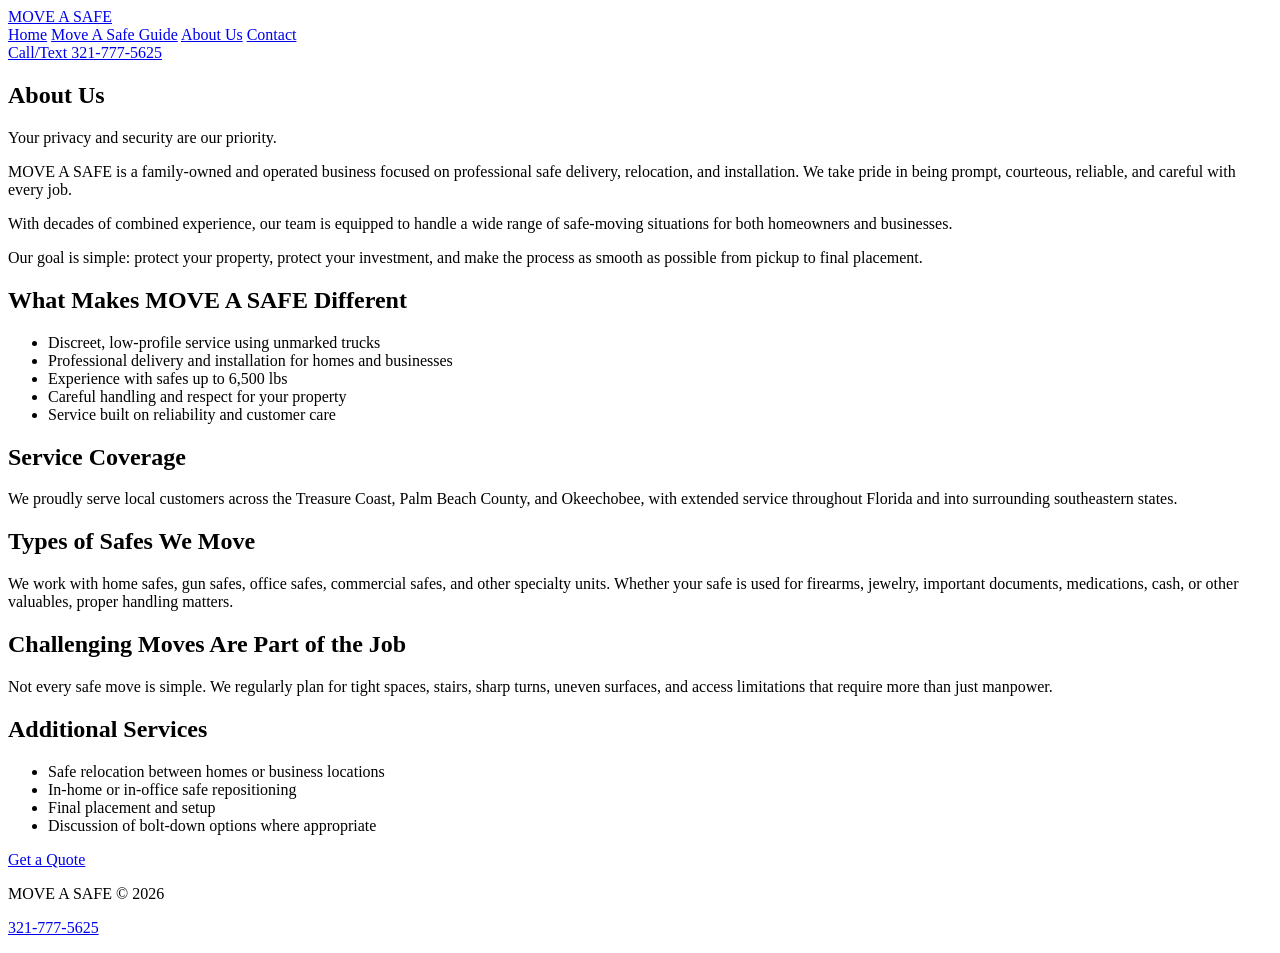
==== about-us.html @ 87649b11 "Create about-us.html" ====
<!DOCTYPE html>
<html lang="en">
<head>
  <meta charset="UTF-8" />
  <meta name="viewport" content="width=device-width, initial-scale=1.0" />
  <title>About Us | MOVE A SAFE</title>
  <meta name="description" content="Learn about MOVE A SAFE, a family-owned safe moving company serving Florida and the Southeast with discreet white-glove delivery and installation." />
  <link rel="canonical" href="https://globalconceptsmediallc-oss.github.io/moveasafe-dev/about-us.html" />
  <link rel="stylesheet" href="css/style.css" />
</head>
<body>
  <header class="site-header">
    <div class="container topbar">
      <a class="logo" href="index.html">MOVE A SAFE</a>

      <nav class="main-nav">
        <a href="index.html">Home</a>
        <a href="move-a-safe-guide.html">Move A Safe Guide</a>
        <a href="about-us.html" class="active">About Us</a>
        <a href="contact.html">Contact</a>
      </nav>

      <a class="header-phone" href="tel:3217775625">Call/Text 321-777-5625</a>
    </div>
  </header>

  <main>
    <section class="page-hero">
      <div class="container narrow">
        <h1>About Us</h1>
        <p class="subhead">Your privacy and security are our priority.</p>
      </div>
    </section>

    <section class="section">
      <div class="container narrow">
        <p>
          MOVE A SAFE is a family-owned and operated business focused on professional safe delivery,
          relocation, and installation. We take pride in being prompt, courteous, reliable, and careful
          with every job.
        </p>
        <p>
          With decades of combined experience, our team is equipped to handle a wide range of safe-moving
          situations for both homeowners and businesses.
        </p>
        <p>
          Our goal is simple: protect your property, protect your investment, and make the process as smooth
          as possible from pickup to final placement.
        </p>

        <h2>What Makes MOVE A SAFE Different</h2>
        <ul class="checklist">
          <li>Discreet, low-profile service using unmarked trucks</li>
          <li>Professional delivery and installation for homes and businesses</li>
          <li>Experience with safes up to 6,500 lbs</li>
          <li>Careful handling and respect for your property</li>
          <li>Service built on reliability and customer care</li>
        </ul>

        <h2>Service Coverage</h2>
        <p>
          We proudly serve local customers across the Treasure Coast, Palm Beach County, and Okeechobee,
          with extended service throughout Florida and into surrounding southeastern states.
        </p>

        <h2>Types of Safes We Move</h2>
        <p>
          We work with home safes, gun safes, office safes, commercial safes, and other specialty units.
          Whether your safe is used for firearms, jewelry, important documents, medications, cash, or other
          valuables, proper handling matters.
        </p>

        <h2>Challenging Moves Are Part of the Job</h2>
        <p>
          Not every safe move is simple. We regularly plan for tight spaces, stairs, sharp turns, uneven
          surfaces, and access limitations that require more than just manpower.
        </p>

        <h2>Additional Services</h2>
        <ul class="checklist">
          <li>Safe relocation between homes or business locations</li>
          <li>In-home or in-office safe repositioning</li>
          <li>Final placement and setup</li>
          <li>Discussion of bolt-down options where appropriate</li>
        </ul>

        <div class="center-cta">
          <a class="btn btn-primary" href="contact.html">Get a Quote</a>
        </div>
      </div>
    </section>
  </main>

  <footer class="site-footer">
    <div class="container footer-inner">
      <p>MOVE A SAFE © 2026</p>
      <p><a href="tel:3217775625">321-777-5625</a></p>
    </div>
  </footer>
</body>
</html>
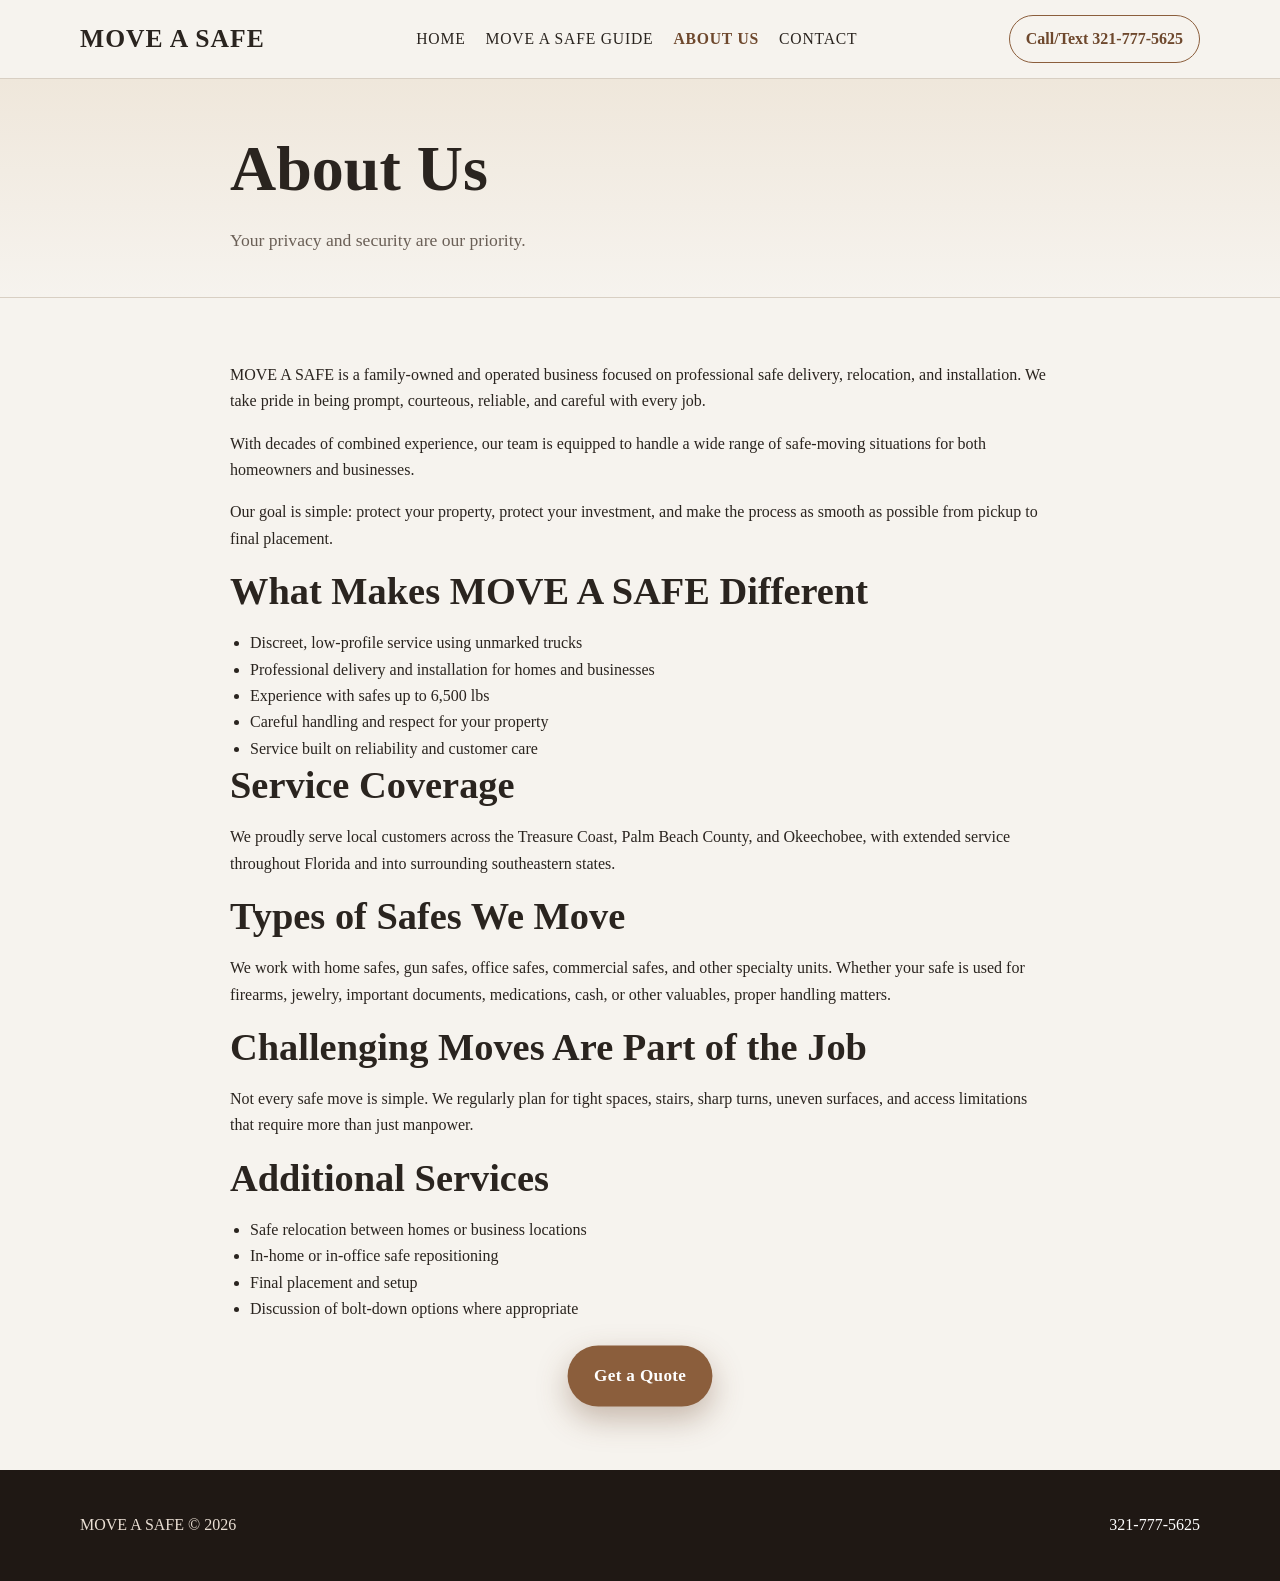
==== commit 518ec95b: "Update about-us.html" ====
--- a/about-us.html
+++ b/about-us.html
@@ -3,10 +3,15 @@
 <head>
   <meta charset="UTF-8" />
   <meta name="viewport" content="width=device-width, initial-scale=1.0" />
+
   <title>About Us | MOVE A SAFE</title>
   <meta name="description" content="Learn about MOVE A SAFE, a family-owned safe moving company serving Florida and the Southeast with discreet white-glove delivery and installation." />
-  <link rel="canonical" href="https://globalconceptsmediallc-oss.github.io/moveasafe-dev/about-us.html" />
-  <link rel="stylesheet" href="css/style.css" />
+
+  <!-- SEO Canonical Control (Dynamic) -->
+  <script src="/js/seo-canonical.js"></script>
+
+  <!-- Styles -->
+  <link rel="stylesheet" href="/css/style.css" />
 </head>
 <body>
   <header class="site-header">
--- a/css/style.css
+++ b/css/style.css
@@ -0,0 +1,659 @@
+:root{
+  --bg:#f6f3ee;
+  --surface:#ffffff;
+  --surface-alt:#efe6da;
+  --text:#2a241f;
+  --muted:#6a5f56;
+  --line:#d8cfc3;
+  --accent:#8b5e3c;
+  --accent-dark:#6e482d;
+  --max:1120px;
+  --radius:18px;
+  --shadow:0 10px 28px rgba(0,0,0,.08);
+}
+
+*{
+  box-sizing:border-box;
+}
+
+html{
+  scroll-behavior:smooth;
+}
+
+body{
+  margin:0;
+  font-family:Georgia, "Times New Roman", serif;
+  color:var(--text);
+  background:var(--bg);
+  line-height:1.65;
+}
+
+a{
+  color:var(--accent-dark);
+  text-decoration:none;
+}
+
+a:hover{
+  text-decoration:underline;
+}
+
+img{
+  max-width:100%;
+  display:block;
+}
+
+.container{
+  width:min(100% - 32px, var(--max));
+  margin:0 auto;
+}
+
+.narrow{
+  max-width:820px;
+}
+
+/* ===== HEADER ===== */
+
+.site-header{
+  position:sticky;
+  top:0;
+  z-index:50;
+  background:rgba(246,243,238,.96);
+  backdrop-filter:blur(8px);
+  border-bottom:1px solid var(--line);
+}
+
+.topbar{
+  min-height:78px;
+  display:grid;
+  grid-template-columns:auto 1fr auto;
+  gap:24px;
+  align-items:center;
+}
+
+.logo{
+  font-size:1.6rem;
+  font-weight:700;
+  letter-spacing:.04em;
+  color:var(--text);
+}
+
+.main-nav{
+  display:flex;
+  justify-content:center;
+  gap:20px;
+  flex-wrap:wrap;
+}
+
+.main-nav a{
+  font-size:.98rem;
+  text-transform:uppercase;
+  letter-spacing:.05em;
+  color:var(--text);
+}
+
+.main-nav a.active{
+  color:var(--accent-dark);
+  font-weight:700;
+}
+
+.header-phone{
+  display:inline-block;
+  padding:10px 16px;
+  border:1px solid var(--accent);
+  border-radius:999px;
+  font-weight:700;
+  transition:all .2s ease;
+}
+
+.header-phone:hover{
+  background:#f3ece3;
+  text-decoration:none;
+}
+
+/* ===== TYPOGRAPHY ===== */
+
+h1,h2,h3{
+  margin-top:0;
+  line-height:1.2;
+}
+
+h1{
+  font-size:clamp(2.4rem, 5vw, 4.4rem);
+  margin-bottom:18px;
+}
+
+h2{
+  font-size:clamp(1.65rem, 3vw, 2.4rem);
+  margin-bottom:16px;
+}
+
+h3{
+  font-size:1.2rem;
+  margin-bottom:12px;
+}
+
+.eyebrow{
+  margin:0 0 10px;
+  text-transform:uppercase;
+  letter-spacing:.1em;
+  font-size:.82rem;
+  color:var(--muted);
+}
+
+.subhead{
+  font-size:1.1rem;
+  color:var(--muted);
+  margin-bottom:14px;
+}
+
+.subhead.strong{
+  color:var(--text);
+  font-weight:700;
+}
+
+/* ===== HERO ===== */
+
+.hero{
+  position:relative;
+  overflow:hidden;
+  padding:76px 0 68px;
+  background:
+    linear-gradient(
+      90deg,
+      rgba(0,0,0,.58) 0%,
+      rgba(0,0,0,.48) 35%,
+      rgba(0,0,0,.22) 65%,
+      rgba(0,0,0,.08) 100%
+    ),
+    url('../images/safe-moving.jpg') center/cover no-repeat;
+}
+
+.hero-grid{
+  display:grid;
+  grid-template-columns:1.3fr .7fr;
+  gap:34px;
+  align-items:start;
+}
+
+.hero-copy{
+  min-width:0;
+  max-width:700px;
+  color:#fff;
+  padding-top:6px;
+}
+
+.hero .eyebrow{
+  margin:0 0 14px;
+  color:rgba(255,255,255,.82);
+}
+
+.hero h1{
+  font-size:clamp(3rem, 6vw, 5rem);
+  line-height:1.01;
+  font-weight:700;
+  letter-spacing:-.03em;
+  margin:0 0 16px;
+  color:#fff;
+  max-width:760px;
+  text-wrap:balance;
+}
+
+.hero h1 span{
+  display:block;
+  font-size:clamp(1.12rem, 2vw, 1.55rem);
+  line-height:1.28;
+  font-weight:600;
+  letter-spacing:0;
+  color:rgba(255,255,255,.86);
+  margin-top:14px;
+}
+
+.hero .subhead{
+  font-size:1.14rem;
+  line-height:1.68;
+  color:rgba(255,255,255,.87);
+  max-width:620px;
+  margin-bottom:16px;
+}
+
+.hero .subhead.strong{
+  color:#fff;
+  font-weight:700;
+  margin-bottom:0;
+}
+
+/* ===== CARDS ===== */
+
+.hero-card,
+.card,
+.contact-box,
+.callout,
+.final-cta{
+  background:var(--surface);
+  border:1px solid var(--line);
+  border-radius:var(--radius);
+  box-shadow:var(--shadow);
+}
+
+.hero-card{
+  padding:28px 28px 26px;
+  background:rgba(255,255,255,.95);
+  border:1px solid rgba(216,207,195,.95);
+}
+
+.hero-card h2,
+.hero-card h3{
+  margin-bottom:14px;
+  line-height:1.08;
+}
+
+.hero-card ul,
+.checklist{
+  margin:0;
+  padding-left:20px;
+}
+
+.hero-card li{
+  margin:0 0 8px;
+}
+
+.hero-card li:last-child{
+  margin-bottom:0;
+}
+
+.card{
+  padding:24px;
+}
+
+.callout{
+  padding:20px 22px;
+  margin-bottom:28px;
+}
+
+.contact-box{
+  padding:24px;
+}
+
+.contact-box.large{
+  min-height:220px;
+}
+
+/* ===== CTA ===== */
+
+.cta-row,
+.center-cta{
+  margin-top:24px;
+}
+
+.cta-row{
+  display:flex;
+  flex-wrap:wrap;
+  gap:16px;
+  align-items:center;
+}
+
+.center-cta{
+  text-align:center;
+}
+
+.btn{
+  display:inline-block;
+  padding:14px 22px;
+  border-radius:999px;
+  font-weight:700;
+  letter-spacing:.02em;
+  transition:all .2s ease;
+}
+
+.btn-primary{
+  background:var(--accent);
+  color:#fff;
+  padding:16px 26px;
+  font-size:1.05rem;
+  box-shadow:0 12px 30px rgba(110,72,45,.35);
+  transform:scale(1.02);
+}
+
+.btn-primary:hover{
+  background:var(--accent-dark);
+  text-decoration:none;
+  transform:scale(1.04);
+}
+
+.btn-secondary{
+  background:rgba(255,255,255,.88);
+  border:1px solid rgba(255,255,255,.92);
+  color:var(--text);
+  padding:13px 20px;
+  font-size:.96rem;
+  opacity:.94;
+}
+
+.btn-secondary:hover{
+  text-decoration:none;
+  background:#fff;
+  transform:translateY(-1px);
+  opacity:1;
+}
+
+/* ===== TRUST BAR ===== */
+
+.trust-bar{
+  background:#e9dfd2;
+  border-top:1px solid rgba(216,207,195,.9);
+  border-bottom:1px solid rgba(216,207,195,.9);
+  padding:18px 0;
+}
+
+.trust-bar-grid{
+  display:grid;
+  grid-template-columns:repeat(4,1fr);
+  gap:14px;
+}
+
+.trust-pill{
+  background:rgba(255,255,255,.75);
+  border:1px solid rgba(139,94,60,.16);
+  border-radius:999px;
+  padding:12px 16px;
+  text-align:center;
+  font-weight:700;
+  font-size:.95rem;
+  color:var(--text);
+  box-shadow:0 4px 14px rgba(0,0,0,.04);
+}
+
+/* ===== SECTIONS ===== */
+
+.section{
+  padding:64px 0;
+}
+
+.alt{
+  background:#eee6db;
+}
+
+.page-hero{
+  padding:52px 0 26px;
+  background:linear-gradient(180deg, #efe7db 0%, #f6f3ee 100%);
+  border-bottom:1px solid var(--line);
+}
+
+.two-col{
+  display:grid;
+  grid-template-columns:1fr 1fr;
+  gap:24px;
+}
+
+.three-col{
+  display:grid;
+  grid-template-columns:repeat(3,1fr);
+  gap:24px;
+}
+
+.second-row{
+  margin-top:24px;
+}
+
+.contact-grid{
+  display:grid;
+  grid-template-columns:repeat(3,1fr);
+  gap:24px;
+}
+
+.service-area p,
+.narrow p{
+  margin:0 0 16px;
+}
+
+/* ===== FINAL CTA ===== */
+
+.final-cta-section{
+  padding-top:56px;
+  padding-bottom:56px;
+}
+
+.final-cta{
+  display:grid;
+  grid-template-columns:1.2fr .8fr;
+  gap:28px;
+  align-items:center;
+  background:linear-gradient(180deg, #f3eadf 0%, #efe4d6 100%);
+  border-radius:24px;
+  padding:34px;
+}
+
+.final-cta-copy h2{
+  margin-bottom:12px;
+}
+
+.final-cta-copy .eyebrow{
+  margin-bottom:10px;
+}
+
+.final-cta-copy .subhead{
+  margin-bottom:0;
+  color:var(--muted);
+}
+
+.final-cta-actions{
+  display:flex;
+  flex-wrap:wrap;
+  justify-content:flex-end;
+  gap:14px;
+}
+
+.final-cta-actions .btn-primary{
+  min-width:160px;
+  text-align:center;
+}
+
+.final-cta-actions .btn-secondary{
+  min-width:170px;
+  text-align:center;
+}
+
+/* ===== STRIPS / FOOTER ===== */
+
+.contact-strip{
+  background:#2d241f;
+  color:#f7efe7;
+}
+
+.contact-strip a{
+  color:#fff;
+}
+
+.footer-inner{
+  display:flex;
+  justify-content:space-between;
+  gap:20px;
+  align-items:center;
+  padding:26px 0;
+}
+
+.site-footer{
+  background:#1f1814;
+  color:#eadfd4;
+}
+
+.site-footer a{
+  color:#fff;
+}
+
+.top-gap{
+  margin-top:28px;
+}
+
+/* ===== RESPONSIVE ===== */
+
+@media (max-width: 980px){
+  .topbar,
+  .hero-grid,
+  .two-col,
+  .three-col,
+  .contact-grid{
+    grid-template-columns:1fr;
+  }
+
+  .topbar{
+    padding:14px 0;
+  }
+
+  .main-nav{
+    justify-content:flex-start;
+  }
+
+  .header-phone{
+    width:max-content;
+  }
+
+  .hero{
+    padding:58px 0 50px;
+    background:
+      linear-gradient(
+        180deg,
+        rgba(0,0,0,.62) 0%,
+        rgba(0,0,0,.52) 40%,
+        rgba(0,0,0,.28) 100%
+      ),
+      url('../images/safe-moving.jpg') center/cover no-repeat;
+  }
+
+  .hero-copy{
+    max-width:none;
+    padding-top:0;
+  }
+
+  .hero h1{
+    font-size:clamp(2.5rem, 8vw, 3.7rem);
+  }
+
+  .hero h1 span{
+    font-size:1.06rem;
+    margin-top:12px;
+  }
+
+  .hero .subhead{
+    font-size:1.05rem;
+  }
+
+  .hero-card{
+    padding:24px;
+  }
+
+  .trust-bar-grid{
+    grid-template-columns:repeat(2,1fr);
+  }
+
+  .final-cta{
+    grid-template-columns:1fr;
+    padding:28px;
+  }
+
+  .final-cta-actions{
+    justify-content:flex-start;
+  }
+
+  .cta-row{
+    gap:12px;
+  }
+
+  .btn-primary{
+    padding:15px 22px;
+    font-size:1rem;
+    transform:none;
+  }
+
+  .btn-primary:hover{
+    transform:none;
+  }
+
+  .btn-secondary{
+    padding:12px 18px;
+    font-size:.94rem;
+  }
+
+  .footer-inner{
+    flex-direction:column;
+    align-items:flex-start;
+  }
+}
+
+@media (max-width: 640px){
+  .container{
+    width:min(100% - 22px, var(--max));
+  }
+
+  .topbar{
+    gap:14px;
+  }
+
+  .logo{
+    font-size:1.35rem;
+  }
+
+  .main-nav{
+    gap:12px;
+  }
+
+  .main-nav a{
+    font-size:.88rem;
+  }
+
+  .hero{
+    padding:48px 0 42px;
+  }
+
+  .hero-card{
+    padding:20px;
+  }
+
+  .cta-row{
+    flex-direction:column;
+    align-items:stretch;
+  }
+
+  .cta-row .btn{
+    width:100%;
+    text-align:center;
+  }
+
+  .trust-bar{
+    padding:14px 0;
+  }
+
+  .trust-bar-grid{
+    grid-template-columns:1fr;
+    gap:10px;
+  }
+
+  .trust-pill{
+    font-size:.92rem;
+    padding:11px 14px;
+  }
+
+  .final-cta{
+    padding:22px;
+    border-radius:20px;
+  }
+
+  .final-cta-actions{
+    flex-direction:column;
+    align-items:stretch;
+  }
+
+  .final-cta-actions .btn{
+    width:100%;
+  }
+
+  .section{
+    padding:52px 0;
+  }
+
+  .card,
+  .contact-box,
+  .callout{
+    padding:20px;
+  }
+}
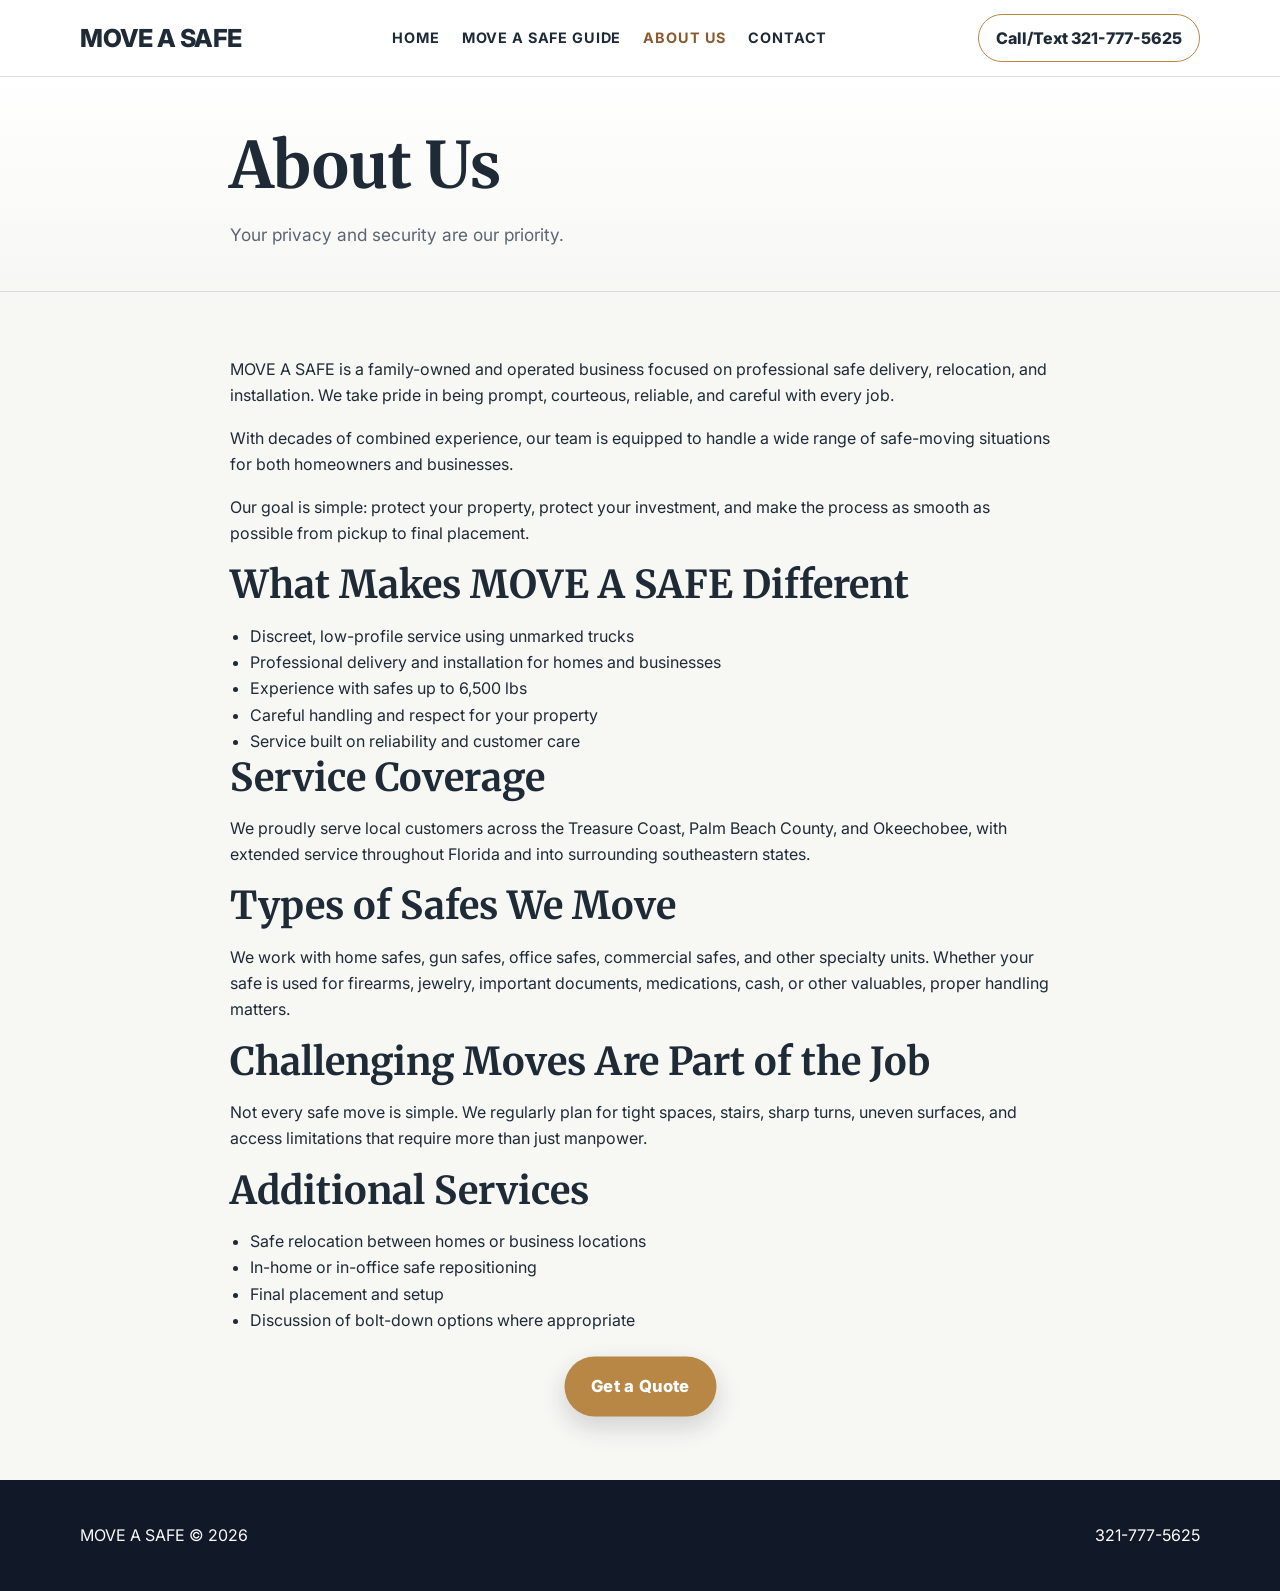
==== commit 1c269eb8: "Update about-us.html" ====
--- a/about-us.html
+++ b/about-us.html
@@ -7,11 +7,25 @@
   <title>About Us | MOVE A SAFE</title>
   <meta name="description" content="Learn about MOVE A SAFE, a family-owned safe moving company serving Florida and the Southeast with discreet white-glove delivery and installation." />
 
-  <!-- SEO Canonical Control (Dynamic) -->
-  <script src="/js/seo-canonical.js"></script>
+  <!-- Google tag (gtag.js) -->
+  <script async src="https://www.googletagmanager.com/gtag/js?id=G-68W2QB0THF"></script>
+  <script>
+    window.dataLayer = window.dataLayer || [];
+    function gtag(){dataLayer.push(arguments);}
+    gtag('js', new Date());
+    gtag('config', 'G-68W2QB0THF');
+  </script>
+
+  <!-- SEO Canonical Control -->
+  <script src="js/seo-canonical.js"></script>
+
+  <!-- Fonts -->
+  <link rel="preconnect" href="https://fonts.googleapis.com">
+  <link rel="preconnect" href="https://fonts.gstatic.com" crossorigin>
+  <link href="https://fonts.googleapis.com/css2?family=Inter:wght@400;500;600;700;800&family=Merriweather:wght@700;900&display=swap" rel="stylesheet">
 
   <!-- Styles -->
-  <link rel="stylesheet" href="/css/style.css" />
+  <link rel="stylesheet" href="css/style.css" />
 </head>
 <body>
   <header class="site-header">
--- a/css/style.css
+++ b/css/style.css
@@ -1,15 +1,17 @@
 :root{
-  --bg:#f6f3ee;
+  --bg:#f7f7f4;
   --surface:#ffffff;
-  --surface-alt:#efe6da;
-  --text:#2a241f;
-  --muted:#6a5f56;
-  --line:#d8cfc3;
-  --accent:#8b5e3c;
-  --accent-dark:#6e482d;
+  --surface-alt:#f1f3f5;
+  --text:#1f2a37;
+  --muted:#5b6472;
+  --line:#d8dce2;
+  --accent:#b88746;
+  --accent-dark:#8a5a2f;
+  --navy:#1f2a37;
+  --charcoal:#111827;
   --max:1120px;
-  --radius:18px;
-  --shadow:0 10px 28px rgba(0,0,0,.08);
+  --radius:14px;
+  --shadow:0 10px 28px rgba(17,24,39,.08);
 }
 
 *{
@@ -22,7 +24,7 @@
 
 body{
   margin:0;
-  font-family:Georgia, "Times New Roman", serif;
+  font-family:Inter, Arial, sans-serif;
   color:var(--text);
   background:var(--bg);
   line-height:1.65;
@@ -57,13 +59,13 @@
   position:sticky;
   top:0;
   z-index:50;
-  background:rgba(246,243,238,.96);
+  background:rgba(255,255,255,.96);
   backdrop-filter:blur(8px);
   border-bottom:1px solid var(--line);
 }
 
 .topbar{
-  min-height:78px;
+  min-height:76px;
   display:grid;
   grid-template-columns:auto 1fr auto;
   gap:24px;
@@ -71,42 +73,45 @@
 }
 
 .logo{
-  font-size:1.6rem;
-  font-weight:700;
-  letter-spacing:.04em;
-  color:var(--text);
+  font-size:1.55rem;
+  font-weight:800;
+  letter-spacing:-.02em;
+  color:var(--navy);
 }
 
 .main-nav{
   display:flex;
   justify-content:center;
-  gap:20px;
+  gap:22px;
   flex-wrap:wrap;
 }
 
 .main-nav a{
-  font-size:.98rem;
+  font-size:.9rem;
+  font-weight:700;
   text-transform:uppercase;
-  letter-spacing:.05em;
+  letter-spacing:.06em;
   color:var(--text);
 }
 
 .main-nav a.active{
   color:var(--accent-dark);
-  font-weight:700;
 }
 
 .header-phone{
   display:inline-block;
-  padding:10px 16px;
+  padding:10px 17px;
   border:1px solid var(--accent);
   border-radius:999px;
-  font-weight:700;
+  font-weight:800;
+  color:var(--navy);
   transition:all .2s ease;
 }
 
 .header-phone:hover{
-  background:#f3ece3;
+  background:var(--navy);
+  color:#fff;
+  border-color:var(--navy);
   text-decoration:none;
 }
 
@@ -114,7 +119,9 @@
 
 h1,h2,h3{
   margin-top:0;
-  line-height:1.2;
+  line-height:1.15;
+  font-family:Merriweather, Georgia, serif;
+  color:var(--text);
 }
 
 h1{
@@ -128,27 +135,28 @@
 }
 
 h3{
-  font-size:1.2rem;
+  font-size:1.18rem;
   margin-bottom:12px;
 }
 
 .eyebrow{
   margin:0 0 10px;
   text-transform:uppercase;
-  letter-spacing:.1em;
-  font-size:.82rem;
-  color:var(--muted);
+  letter-spacing:.12em;
+  font-size:.78rem;
+  font-weight:800;
+  color:var(--accent-dark);
 }
 
 .subhead{
-  font-size:1.1rem;
+  font-size:1.08rem;
   color:var(--muted);
   margin-bottom:14px;
 }
 
 .subhead.strong{
   color:var(--text);
-  font-weight:700;
+  font-weight:800;
 }
 
 /* ===== HERO ===== */
@@ -160,10 +168,10 @@
   background:
     linear-gradient(
       90deg,
-      rgba(0,0,0,.58) 0%,
-      rgba(0,0,0,.48) 35%,
-      rgba(0,0,0,.22) 65%,
-      rgba(0,0,0,.08) 100%
+      rgba(17,24,39,.72) 0%,
+      rgba(31,42,55,.62) 42%,
+      rgba(31,42,55,.34) 72%,
+      rgba(31,42,55,.14) 100%
     ),
     url('../images/safe-moving.jpg') center/cover no-repeat;
 }
@@ -184,14 +192,14 @@
 
 .hero .eyebrow{
   margin:0 0 14px;
-  color:rgba(255,255,255,.82);
+  color:rgba(255,255,255,.86);
 }
 
 .hero h1{
   font-size:clamp(3rem, 6vw, 5rem);
-  line-height:1.01;
-  font-weight:700;
-  letter-spacing:-.03em;
+  line-height:1.02;
+  font-weight:900;
+  letter-spacing:-.04em;
   margin:0 0 16px;
   color:#fff;
   max-width:760px;
@@ -200,25 +208,26 @@
 
 .hero h1 span{
   display:block;
+  font-family:Inter, Arial, sans-serif;
   font-size:clamp(1.12rem, 2vw, 1.55rem);
-  line-height:1.28;
-  font-weight:600;
+  line-height:1.32;
+  font-weight:700;
   letter-spacing:0;
-  color:rgba(255,255,255,.86);
+  color:rgba(255,255,255,.9);
   margin-top:14px;
 }
 
 .hero .subhead{
-  font-size:1.14rem;
+  font-size:1.1rem;
   line-height:1.68;
-  color:rgba(255,255,255,.87);
+  color:rgba(255,255,255,.9);
   max-width:620px;
   margin-bottom:16px;
 }
 
 .hero .subhead.strong{
   color:#fff;
-  font-weight:700;
+  font-weight:800;
   margin-bottom:0;
 }
 
@@ -237,14 +246,14 @@
 
 .hero-card{
   padding:28px 28px 26px;
-  background:rgba(255,255,255,.95);
-  border:1px solid rgba(216,207,195,.95);
+  background:rgba(255,255,255,.96);
+  border:1px solid rgba(255,255,255,.95);
 }
 
 .hero-card h2,
 .hero-card h3{
   margin-bottom:14px;
-  line-height:1.08;
+  line-height:1.12;
 }
 
 .hero-card ul,
@@ -300,8 +309,8 @@
   display:inline-block;
   padding:14px 22px;
   border-radius:999px;
-  font-weight:700;
-  letter-spacing:.02em;
+  font-weight:800;
+  letter-spacing:.01em;
   transition:all .2s ease;
 }
 
@@ -309,39 +318,38 @@
   background:var(--accent);
   color:#fff;
   padding:16px 26px;
-  font-size:1.05rem;
-  box-shadow:0 12px 30px rgba(110,72,45,.35);
+  font-size:1.02rem;
+  box-shadow:0 10px 24px rgba(31,42,55,.18);
   transform:scale(1.02);
 }
 
 .btn-primary:hover{
   background:var(--accent-dark);
+  color:#fff;
   text-decoration:none;
   transform:scale(1.04);
 }
 
 .btn-secondary{
-  background:rgba(255,255,255,.88);
-  border:1px solid rgba(255,255,255,.92);
-  color:var(--text);
+  background:#fff;
+  border:1px solid var(--line);
+  color:var(--navy);
   padding:13px 20px;
   font-size:.96rem;
-  opacity:.94;
 }
 
 .btn-secondary:hover{
   text-decoration:none;
-  background:#fff;
+  background:#f8fafc;
   transform:translateY(-1px);
-  opacity:1;
 }
 
 /* ===== TRUST BAR ===== */
 
 .trust-bar{
-  background:#e9dfd2;
-  border-top:1px solid rgba(216,207,195,.9);
-  border-bottom:1px solid rgba(216,207,195,.9);
+  background:#ffffff;
+  border-top:1px solid var(--line);
+  border-bottom:1px solid var(--line);
   padding:18px 0;
 }
 
@@ -352,15 +360,15 @@
 }
 
 .trust-pill{
-  background:rgba(255,255,255,.75);
-  border:1px solid rgba(139,94,60,.16);
+  background:#f8fafc;
+  border:1px solid var(--line);
   border-radius:999px;
   padding:12px 16px;
   text-align:center;
-  font-weight:700;
+  font-weight:800;
   font-size:.95rem;
-  color:var(--text);
-  box-shadow:0 4px 14px rgba(0,0,0,.04);
+  color:var(--navy);
+  box-shadow:0 4px 14px rgba(17,24,39,.04);
 }
 
 /* ===== SECTIONS ===== */
@@ -370,12 +378,12 @@
 }
 
 .alt{
-  background:#eee6db;
+  background:var(--surface-alt);
 }
 
 .page-hero{
   padding:52px 0 26px;
-  background:linear-gradient(180deg, #efe7db 0%, #f6f3ee 100%);
+  background:linear-gradient(180deg, #ffffff 0%, #f7f7f4 100%);
   border-bottom:1px solid var(--line);
 }
 
@@ -418,22 +426,25 @@
   grid-template-columns:1.2fr .8fr;
   gap:28px;
   align-items:center;
-  background:linear-gradient(180deg, #f3eadf 0%, #efe4d6 100%);
-  border-radius:24px;
+  background:linear-gradient(135deg, var(--navy) 0%, #2f3b4a 100%);
+  color:#fff;
+  border-radius:20px;
   padding:34px;
 }
 
 .final-cta-copy h2{
   margin-bottom:12px;
+  color:#fff;
 }
 
 .final-cta-copy .eyebrow{
   margin-bottom:10px;
+  color:#f1c27d;
 }
 
 .final-cta-copy .subhead{
   margin-bottom:0;
-  color:var(--muted);
+  color:rgba(255,255,255,.86);
 }
 
 .final-cta-actions{
@@ -456,8 +467,8 @@
 /* ===== STRIPS / FOOTER ===== */
 
 .contact-strip{
-  background:#2d241f;
-  color:#f7efe7;
+  background:var(--charcoal);
+  color:#f9fafb;
 }
 
 .contact-strip a{
@@ -473,8 +484,8 @@
 }
 
 .site-footer{
-  background:#1f1814;
-  color:#eadfd4;
+  background:var(--charcoal);
+  color:#f9fafb;
 }
 
 .site-footer a{
@@ -513,9 +524,9 @@
     background:
       linear-gradient(
         180deg,
-        rgba(0,0,0,.62) 0%,
-        rgba(0,0,0,.52) 40%,
-        rgba(0,0,0,.28) 100%
+        rgba(17,24,39,.76) 0%,
+        rgba(31,42,55,.66) 44%,
+        rgba(31,42,55,.36) 100%
       ),
       url('../images/safe-moving.jpg') center/cover no-repeat;
   }
@@ -598,7 +609,7 @@
   }
 
   .main-nav a{
-    font-size:.88rem;
+    font-size:.84rem;
   }
 
   .hero{
@@ -635,7 +646,7 @@
 
   .final-cta{
     padding:22px;
-    border-radius:20px;
+    border-radius:18px;
   }
 
   .final-cta-actions{
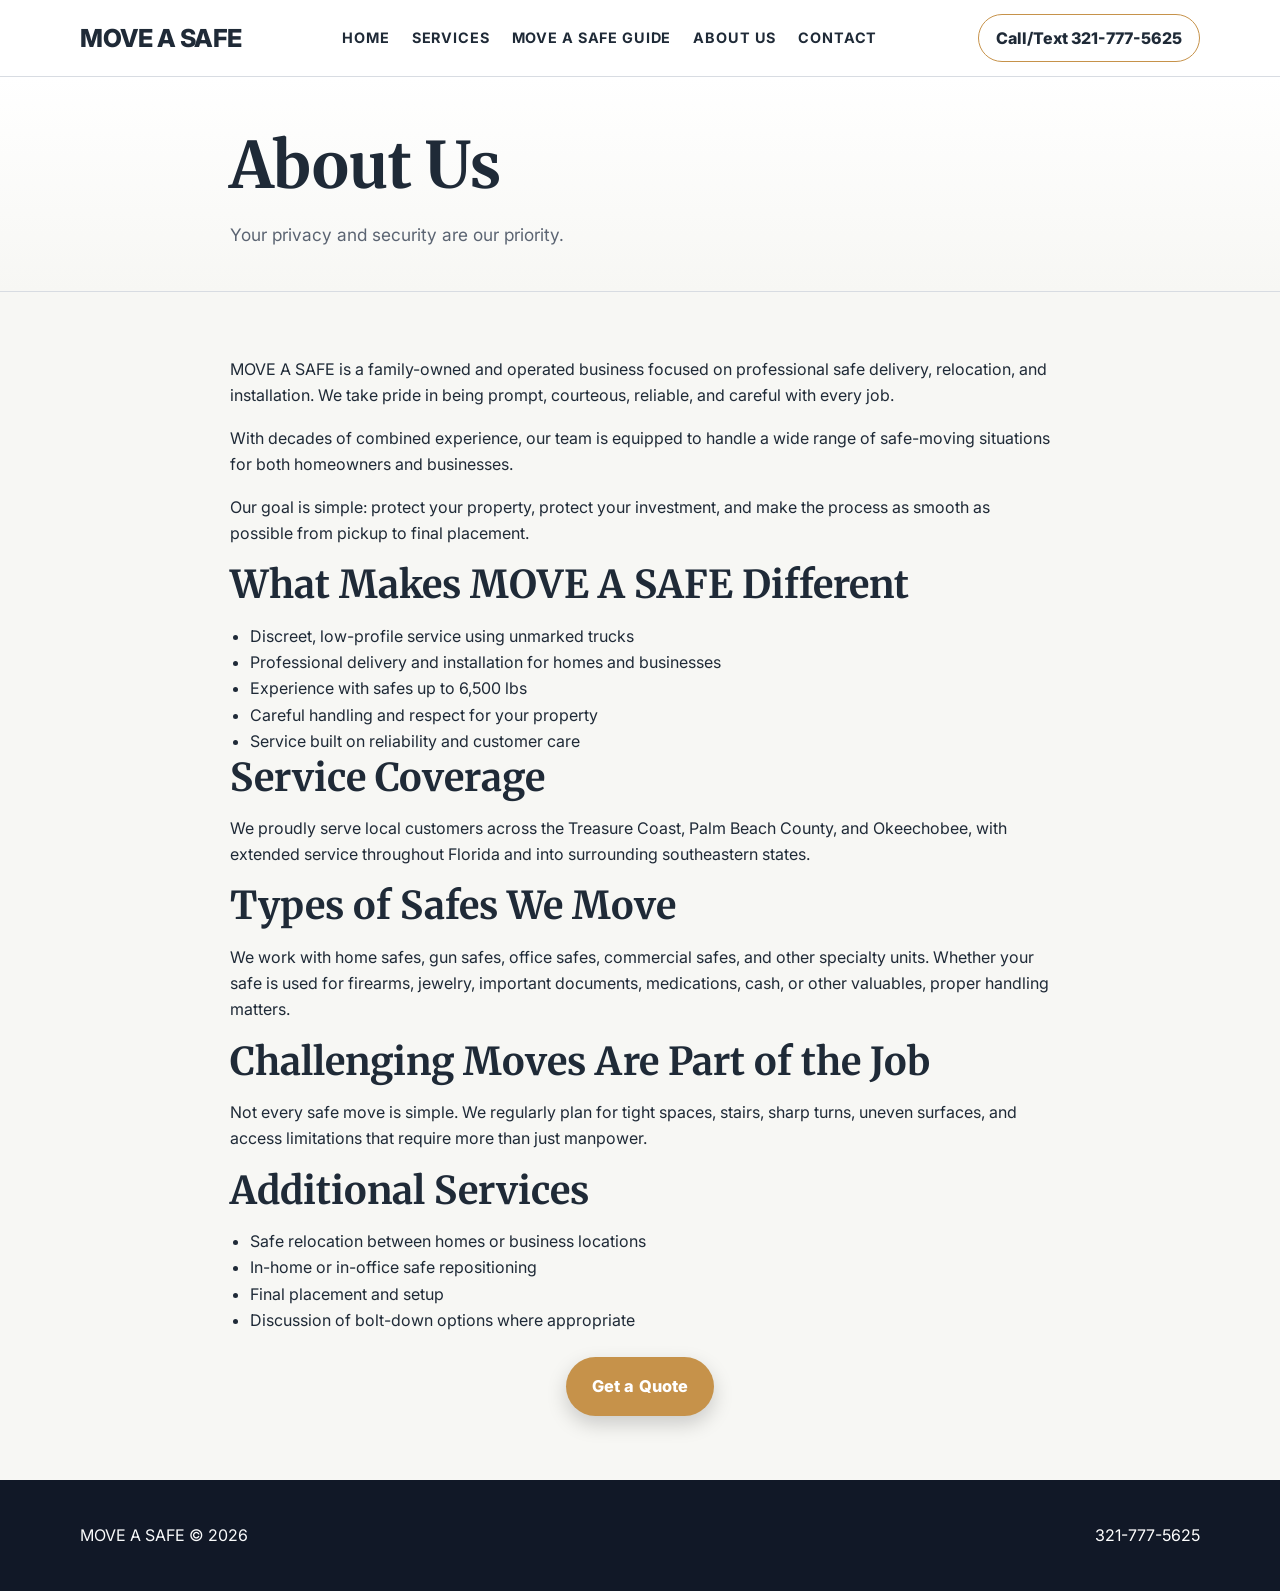
==== commit 682a3375: "Update about-us.html" ====
--- a/about-us.html
+++ b/about-us.html
@@ -27,21 +27,9 @@
   <!-- Styles -->
   <link rel="stylesheet" href="css/style.css" />
 </head>
+
 <body>
-  <header class="site-header">
-    <div class="container topbar">
-      <a class="logo" href="index.html">MOVE A SAFE</a>
-
-      <nav class="main-nav">
-        <a href="index.html">Home</a>
-        <a href="move-a-safe-guide.html">Move A Safe Guide</a>
-        <a href="about-us.html" class="active">About Us</a>
-        <a href="contact.html">Contact</a>
-      </nav>
-
-      <a class="header-phone" href="tel:3217775625">Call/Text 321-777-5625</a>
-    </div>
-  </header>
+  <div id="site-header"></div>
 
   <main>
     <section class="page-hero">
@@ -110,11 +98,8 @@
     </section>
   </main>
 
-  <footer class="site-footer">
-    <div class="container footer-inner">
-      <p>MOVE A SAFE © 2026</p>
-      <p><a href="tel:3217775625">321-777-5625</a></p>
-    </div>
-  </footer>
+  <div id="site-footer"></div>
+
+  <script src="js/includes.js"></script>
 </body>
 </html>
--- a/css/style.css
+++ b/css/style.css
@@ -5,8 +5,11 @@
   --text:#1f2a37;
   --muted:#5b6472;
   --line:#d8dce2;
-  --accent:#b88746;
-  --accent-dark:#8a5a2f;
+
+  --accent:#c6924a;
+  --accent-dark:#a87734;
+  --accent-bright:#f2c879;
+
   --navy:#1f2a37;
   --charcoal:#111827;
   --max:1120px;
@@ -145,7 +148,7 @@
   letter-spacing:.12em;
   font-size:.78rem;
   font-weight:800;
-  color:var(--accent-dark);
+  color:var(--accent-bright);
 }
 
 .subhead{
@@ -319,27 +322,28 @@
   color:#fff;
   padding:16px 26px;
   font-size:1.02rem;
-  box-shadow:0 10px 24px rgba(31,42,55,.18);
-  transform:scale(1.02);
+  font-weight:800;
+  border:none;
+  box-shadow:0 8px 20px rgba(0,0,0,.18);
+  transition:all .2s ease;
 }
 
 .btn-primary:hover{
   background:var(--accent-dark);
-  color:#fff;
-  text-decoration:none;
-  transform:scale(1.04);
+  transform:translateY(-2px);
+  box-shadow:0 12px 26px rgba(0,0,0,.22);
 }
 
 .btn-secondary{
-  background:#fff;
-  border:1px solid var(--line);
+  background:#ffffff;
+  border:1px solid rgba(255,255,255,.85);
   color:var(--navy);
-  padding:13px 20px;
-  font-size:.96rem;
+  padding:14px 22px;
+  font-weight:700;
+  transition:all .2s ease;
 }
 
 .btn-secondary:hover{
-  text-decoration:none;
   background:#f8fafc;
   transform:translateY(-1px);
 }
@@ -439,7 +443,9 @@
 
 .final-cta-copy .eyebrow{
   margin-bottom:10px;
-  color:#f1c27d;
+  color:var(--accent-bright);
+  font-weight:800;
+  letter-spacing:.14em;
 }
 
 .final-cta-copy .subhead{
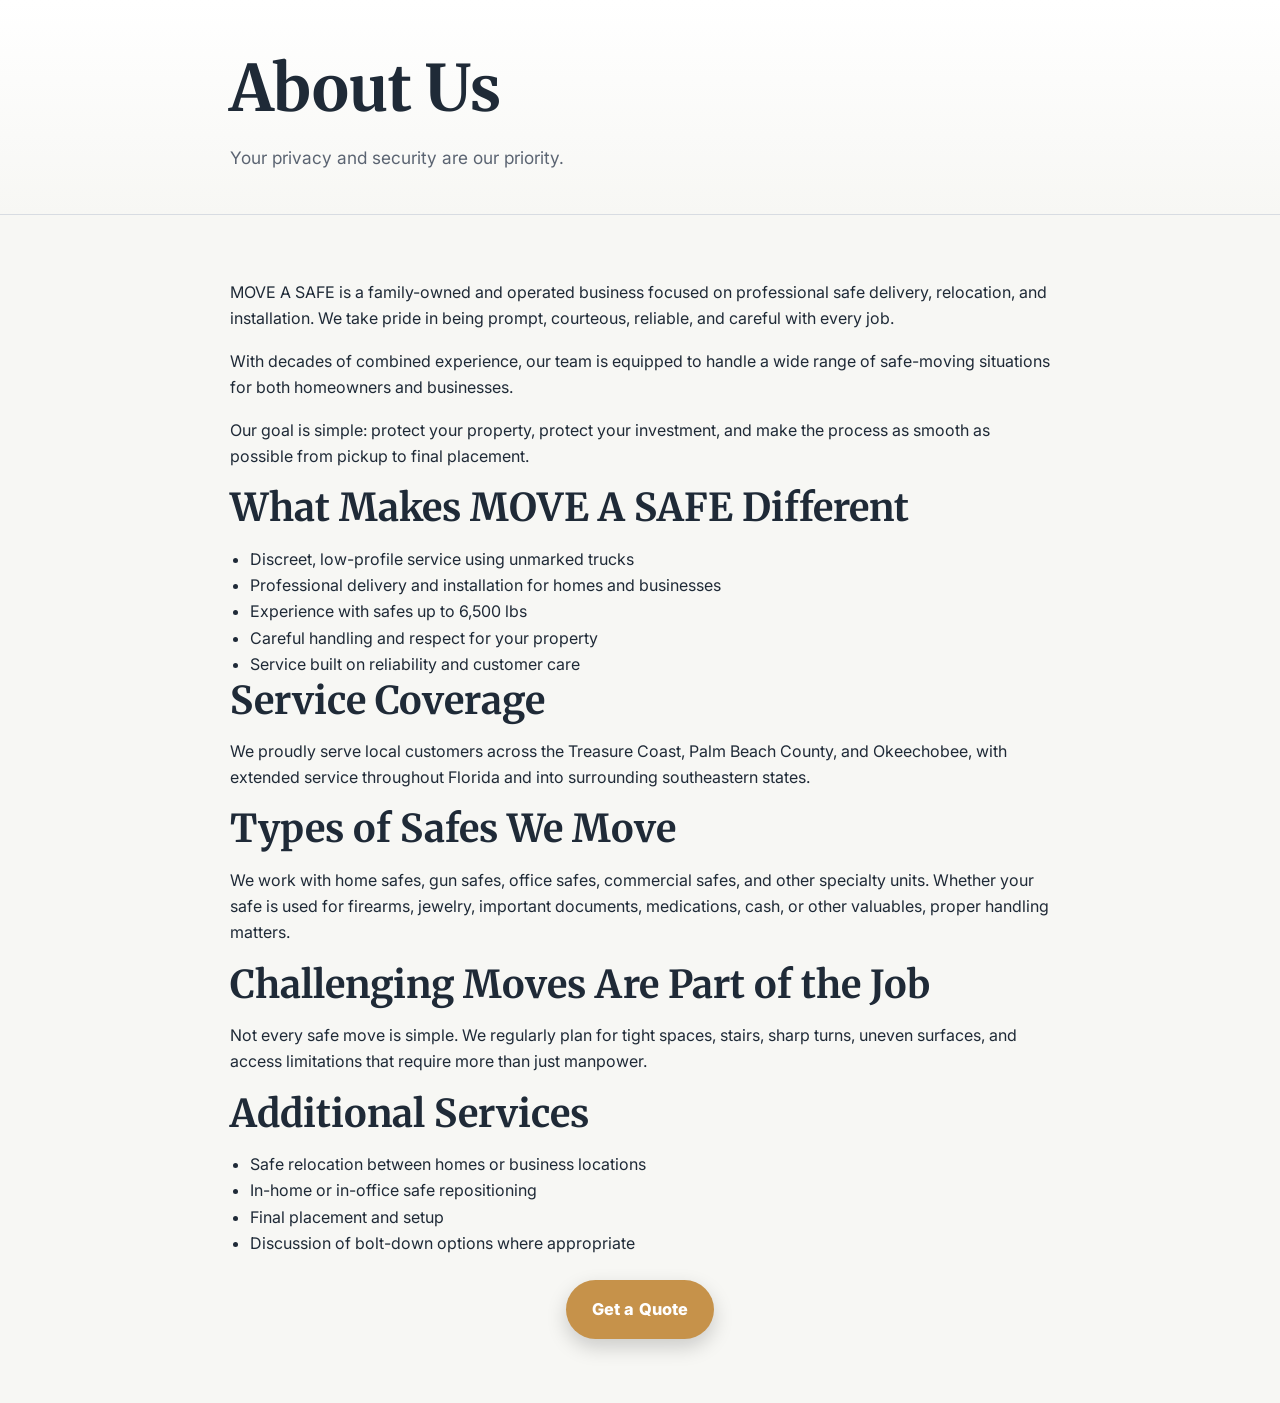
==== commit 2a50f4d9: "Update about-us.html" ====
--- a/about-us.html
+++ b/about-us.html
@@ -100,6 +100,6 @@
 
   <div id="site-footer"></div>
 
-  <script src="js/includes.js"></script>
+<script src="../js/seo-canonical.js"></script>
 </body>
 </html>
--- a/css/style.css
+++ b/css/style.css
@@ -68,46 +68,81 @@
 }
 
 .topbar{
-  min-height:76px;
+  min-height:78px;
   display:grid;
   grid-template-columns:auto 1fr auto;
-  gap:24px;
+  gap:28px;
   align-items:center;
 }
 
+.brand{
+  display:flex;
+  flex-direction:column;
+  gap:3px;
+}
+
+.brand-tag{
+  font-size:.72rem;
+  font-weight:800;
+  text-transform:uppercase;
+  letter-spacing:.13em;
+  color:var(--muted);
+  line-height:1.2;
+}
+
 .logo{
-  font-size:1.55rem;
-  font-weight:800;
-  letter-spacing:-.02em;
+  font-family:Inter, Arial, sans-serif;
+  font-size:1.45rem;
+  font-weight:900;
+  letter-spacing:.02em;
   color:var(--navy);
+  line-height:1;
+}
+
+.logo:hover{
+  text-decoration:none;
+  color:var(--navy);
+}
+
+.brand-tag{
+  font-size:.72rem;
+  font-weight:800;
+  text-transform:uppercase;
+  letter-spacing:.13em;
+  color:var(--muted);
+  line-height:1.2;
 }
 
 .main-nav{
   display:flex;
   justify-content:center;
-  gap:22px;
+  align-items:center;
+  gap:24px;
   flex-wrap:wrap;
 }
 
 .main-nav a{
-  font-size:.9rem;
-  font-weight:700;
+  font-size:.86rem;
+  font-weight:800;
   text-transform:uppercase;
-  letter-spacing:.06em;
+  letter-spacing:.07em;
   color:var(--text);
 }
 
-.main-nav a.active{
+.main-nav a:hover{
   color:var(--accent-dark);
+  text-decoration:none;
 }
 
 .header-phone{
   display:inline-block;
-  padding:10px 17px;
+  padding:11px 18px;
   border:1px solid var(--accent);
   border-radius:999px;
-  font-weight:800;
+  font-weight:900;
+  font-size:.92rem;
   color:var(--navy);
+  white-space:nowrap;
   transition:all .2s ease;
 }
 
@@ -513,13 +548,15 @@
     grid-template-columns:1fr;
   }
 
-  .topbar{
-    padding:14px 0;
-  }
-
-  .main-nav{
-    justify-content:flex-start;
-  }
+.topbar{
+  padding:16px 0;
+  gap:14px;
+}
+
+.main-nav{
+  justify-content:flex-start;
+  gap:14px;
+}
 
   .header-phone{
     width:max-content;
@@ -606,9 +643,13 @@
     gap:14px;
   }
 
-  .logo{
-    font-size:1.35rem;
-  }
+.logo{
+  font-size:1.3rem;
+}
+
+.brand-tag{
+  font-size:.68rem;
+}
 
   .main-nav{
     gap:12px;
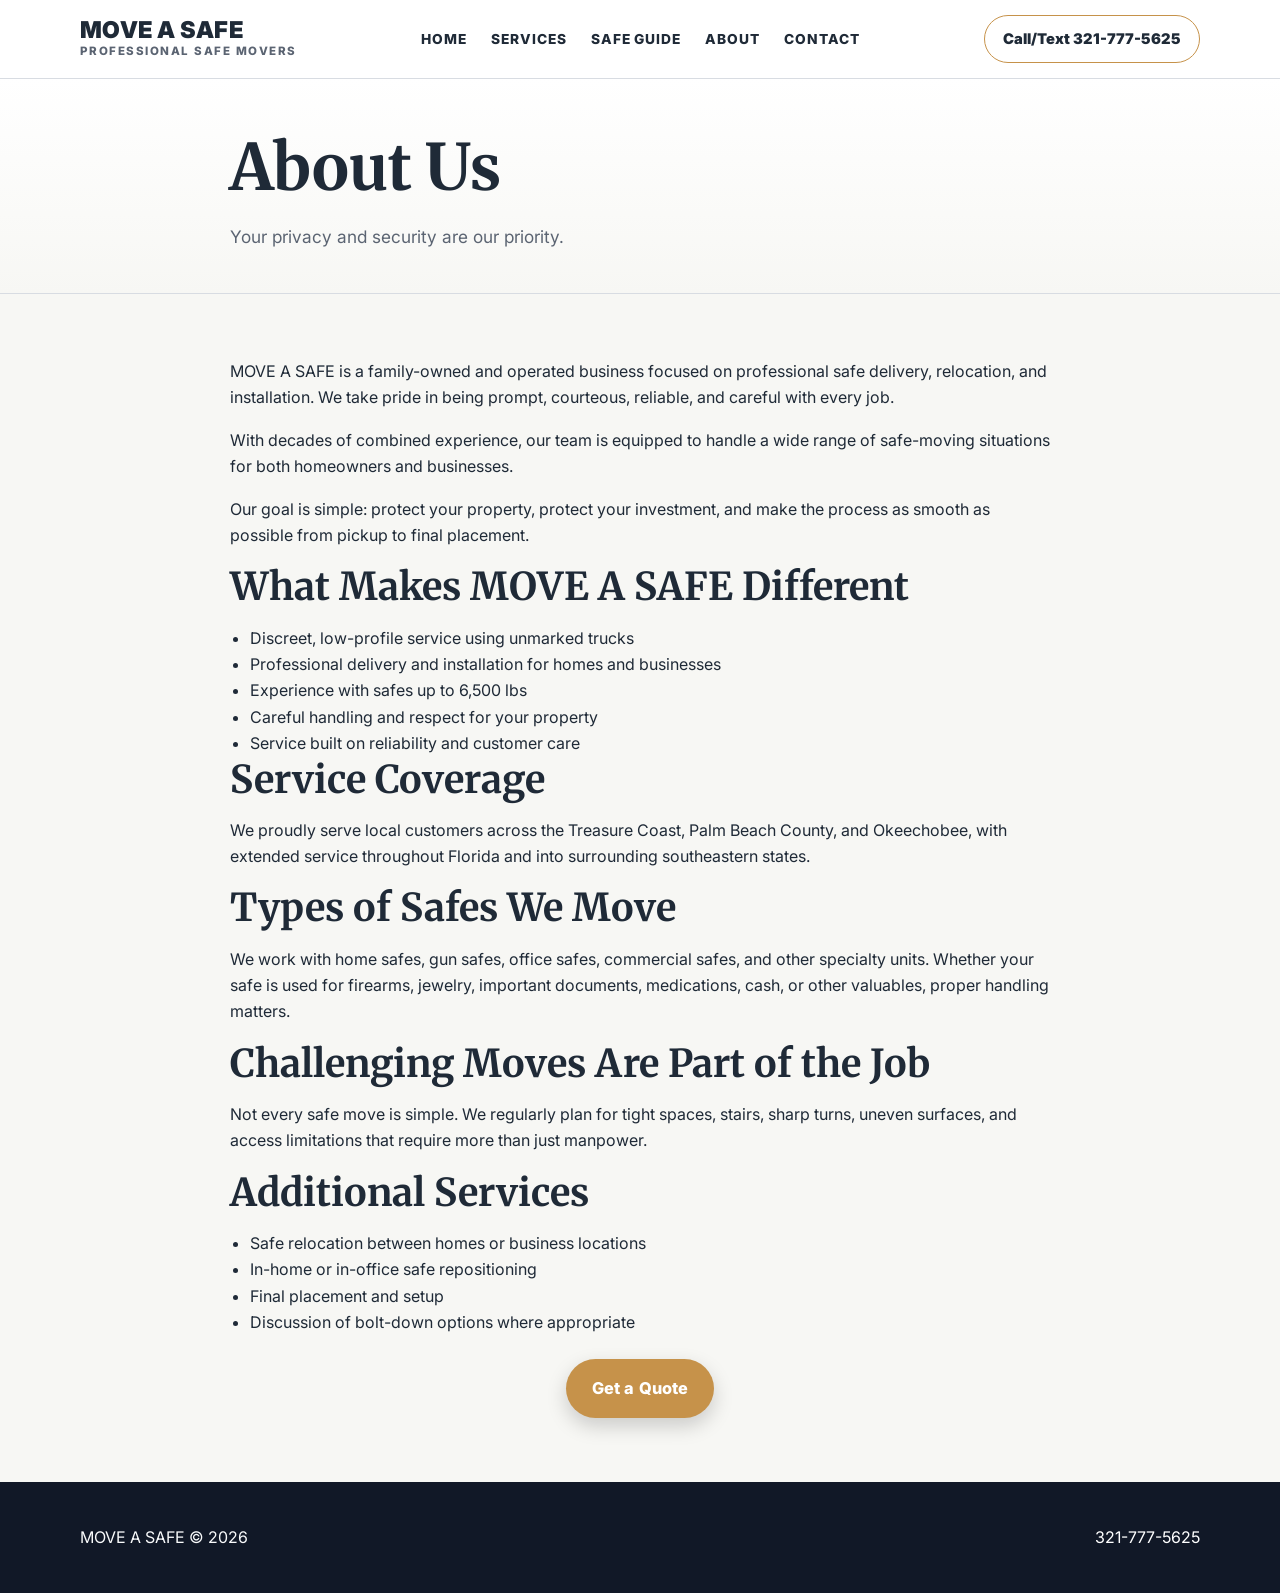
==== commit 1b28487d: "Update about-us.html" ====
--- a/about-us.html
+++ b/about-us.html
@@ -15,9 +15,6 @@
     gtag('js', new Date());
     gtag('config', 'G-68W2QB0THF');
   </script>
-
-  <!-- SEO Canonical Control -->
-  <script src="js/seo-canonical.js"></script>
 
   <!-- Fonts -->
   <link rel="preconnect" href="https://fonts.googleapis.com">
@@ -100,6 +97,7 @@
 
   <div id="site-footer"></div>
 
-<script src="../js/seo-canonical.js"></script>
+  <script src="js/includes.js"></script>
+  <script src="js/seo-canonical.js"></script>
 </body>
 </html>
